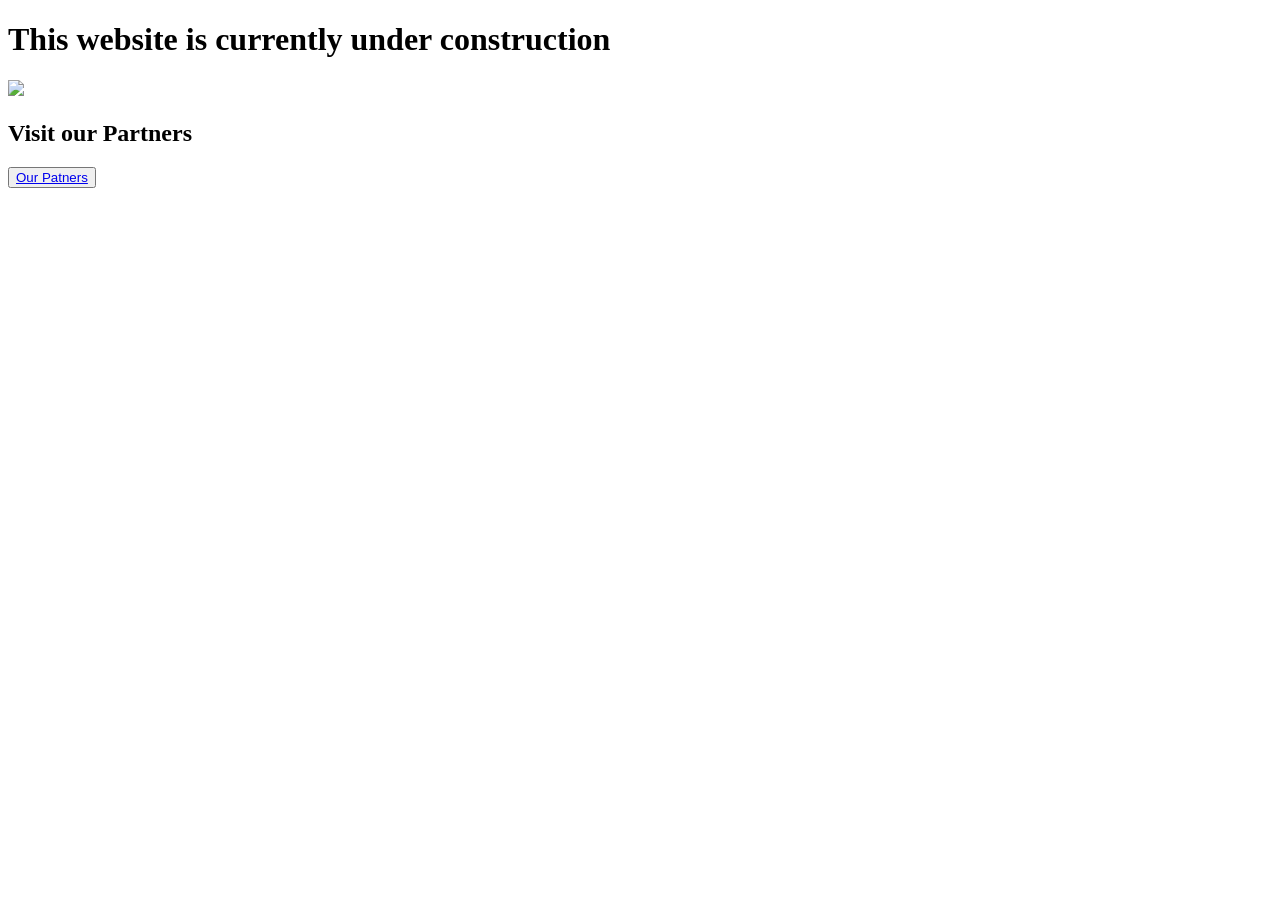
==== index.html @ 7aedb3f7 "Update index.html" ====
<!DOCTYPE html>
<html lang="en">
<head>
    <meta charset="UTF-8">
    <meta name="viewport" content="width=device-width, initial-scale=1.0">
    <title>Homepage</title>
    <link rel="styling" href="/CSS/index.css"> 
</head>
<body>
    <div class="desc">
        <h1>This website is currently under construction</h1>
        <img src="https://invoicefly.com/wp-content/uploads/2024/12/How-Much-Do-Construction-Workers-Make.jpg">
    </div>
    <div class="button">
        <h2>Visit our Partners</h2>
        <button><a href="/collabs.html">Our Patners</a></button>
    </div>
        
</body>
</html>
---- CSS/index.css ----
.desc {
    align-items: center;
}

.desc h1 {
    text-align: center;
    font-size: 12em;
}

.desc img {
    height: 75px;
    width: 50px
}

.button {
    size: 15em;
}

.button h2 {
    font-size: 20em;
}
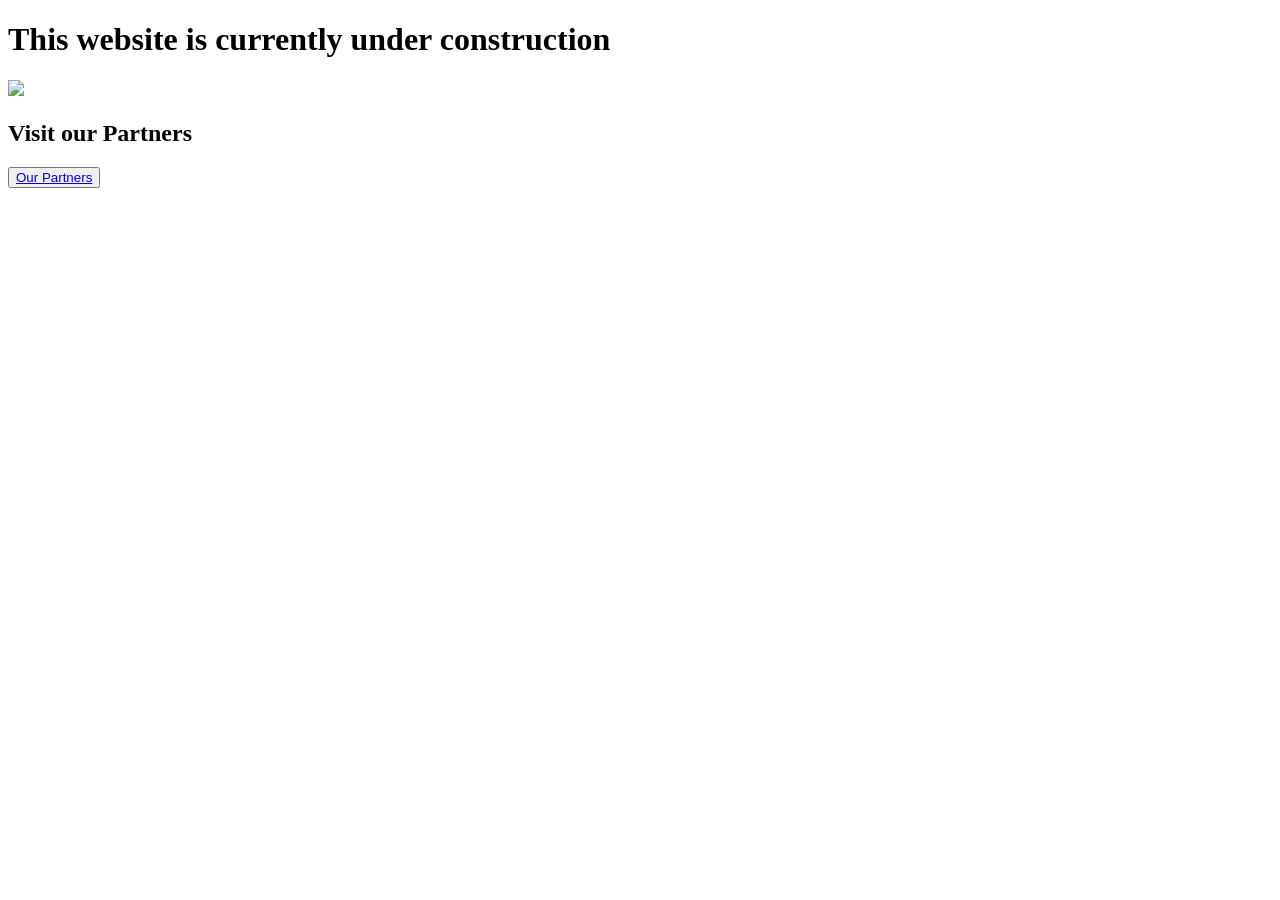
==== commit 2e4bd5e6: "Update index.html" ====
--- a/index.html
+++ b/index.html
@@ -13,7 +13,7 @@
     </div>
     <div class="button">
         <h2>Visit our Partners</h2>
-        <button><a href="/collabs.html">Our Patners</a></button>
+        <button><a href="/collabs.html">Our Partners</a></button>
     </div>
         
 </body>
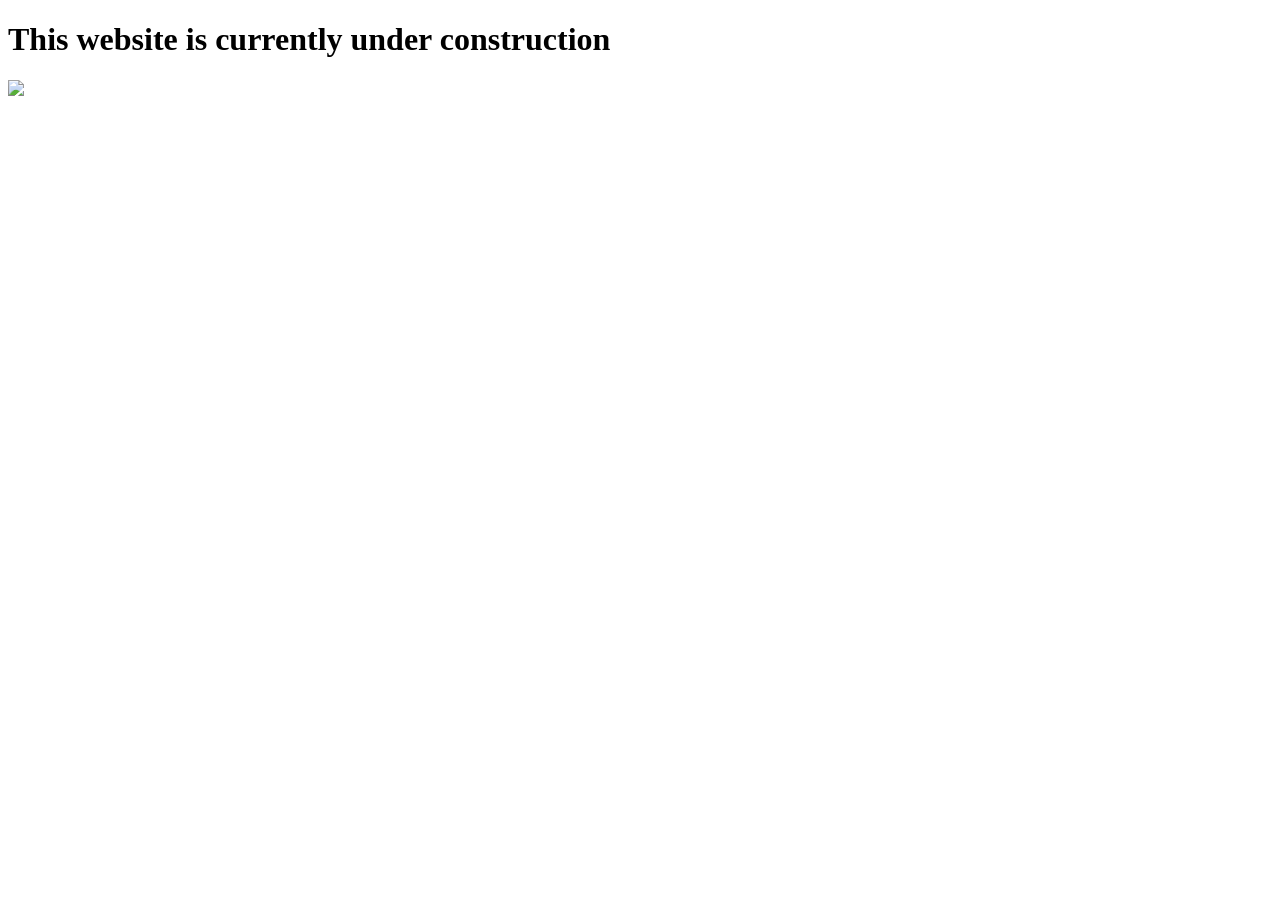
==== commit 8983ab60: "Update index.html" ====
--- a/index.html
+++ b/index.html
@@ -11,9 +11,6 @@
         <h1>This website is currently under construction</h1>
         <img src="https://invoicefly.com/wp-content/uploads/2024/12/How-Much-Do-Construction-Workers-Make.jpg">
     </div>
-    <div class="button">
-        <h2>Visit our Partners</h2>
-        <button><a href="/collabs.html">Our Partners</a></button>
     </div>
         
 </body>
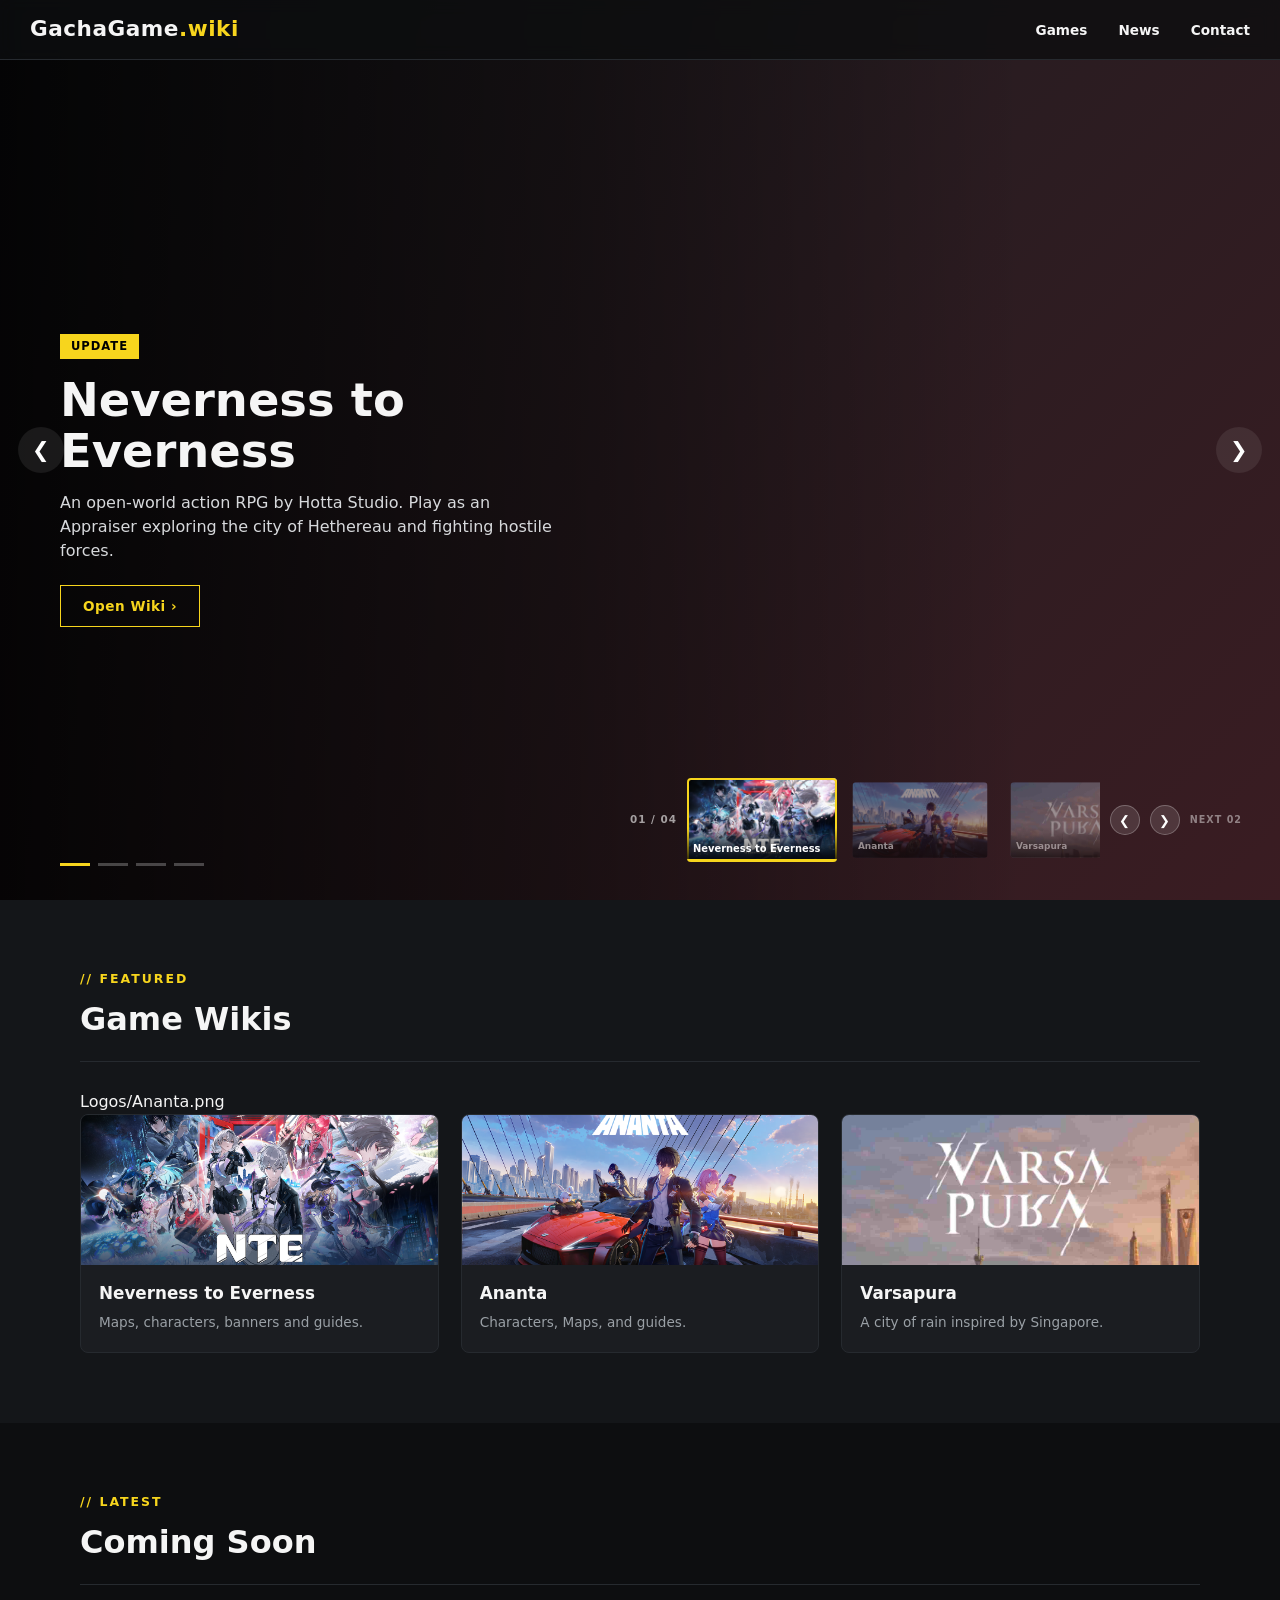
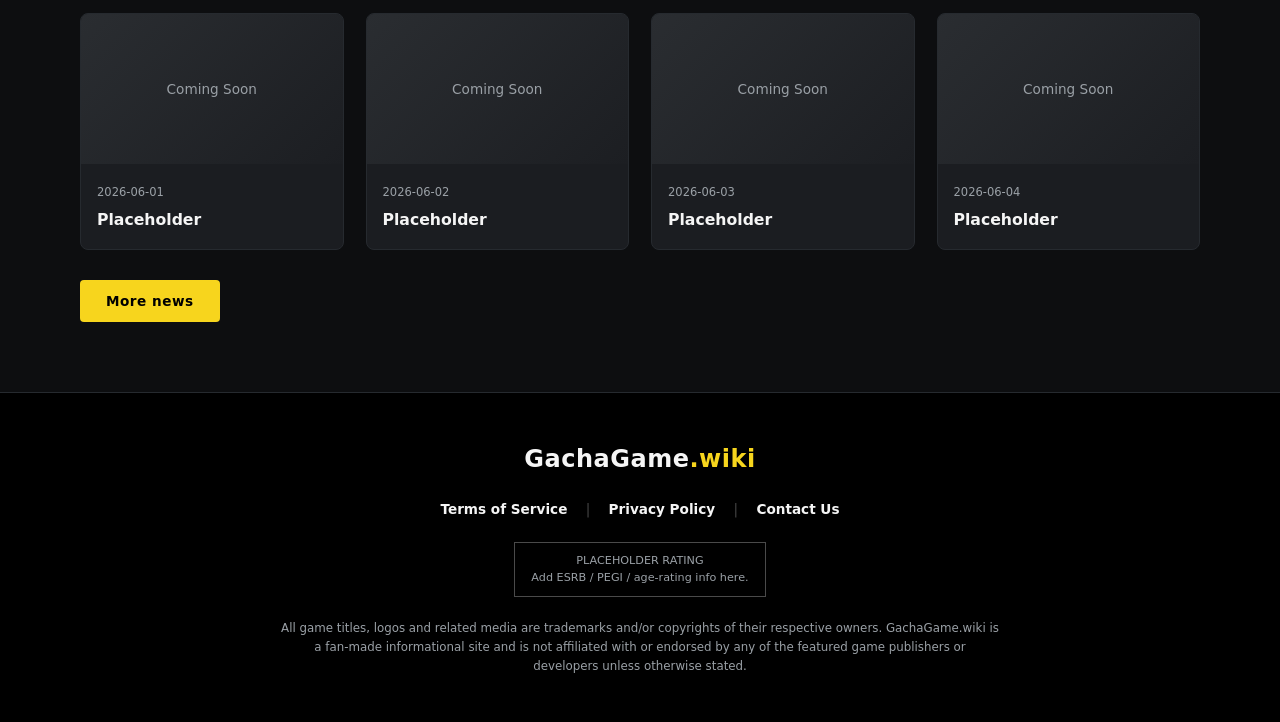
==== commit eb336178: "Add files via upload" ====
--- a/index.html
+++ b/index.html
@@ -1,17 +1,160 @@
-<!DOCTYPE html>
-<html lang="en">
-<head>
-    <meta charset="UTF-8">
-    <meta name="viewport" content="width=device-width, initial-scale=1.0">
-    <title>Homepage</title>
-    <link rel="styling" href="/CSS/index.css"> 
-</head>
-<body>
-    <div class="desc">
-        <h1>This website is currently under construction</h1>
-        <img src="https://invoicefly.com/wp-content/uploads/2024/12/How-Much-Do-Construction-Workers-Make.jpg">
-    </div>
-    </div>
-        
-</body>
-</html>
+<!DOCTYPE html>
+<html lang="en">
+<head>
+<meta charset="UTF-8">
+<meta name="viewport" content="width=device-width, initial-scale=1.0">
+<title>GachaGame.wiki</title>
+<link rel="stylesheet" href="CSS/index.css">
+</head>
+<body>
+
+<!-- ===================================================================
+     HEADER
+=================================================================== -->
+<header>
+  <a class="logo" href="/">GachaGame<span>.wiki</span></a>
+  <nav>
+    <a href="#featured">Games</a>
+    <a href="#news">News</a>
+    <a href="#footer">Contact</a>
+  </nav>
+</header>
+
+<!-- ===================================================================
+     CAROUSEL
+=================================================================== -->
+<section class="hero" id="hero">
+
+  <!-- Slides get injected here -->
+  <div class="slides" id="slides"></div>
+
+  <!-- Big left/right arrows for the hero -->
+  <button class="hero-arrow left"  id="heroPrev" aria-label="Previous">&#10094;</button>
+  <button class="hero-arrow right" id="heroNext" aria-label="Next">&#10095;</button>
+
+  <!-- Progress dots (bottom-left) -->
+  <div class="dots" id="dots"></div>
+
+  <div class="strip" id="strip">
+    <div class="strip-counter" id="stripCounter">01 / 01</div>
+    <div class="strip-viewport">
+      <div class="strip-track" id="stripTrack"></div>
+    </div>
+    <button class="strip-arrow up"   id="stripPrev" aria-label="Previous game">&#10094;</button>
+    <button class="strip-arrow down" id="stripNext" aria-label="Next game">&#10095;</button>
+    <div class="strip-next" id="stripNextLabel">NEXT</div>
+  </div>
+
+</section>
+
+<!-- ===================================================================
+     SECTION 2 — FEATURED WIKIS
+=================================================================== -->
+<section class="band" id="featured">
+  <div class="band-inner">
+    <div class="eyebrow">// Featured</div>
+    <h2 class="band-title">Game Wikis</h2>
+      Logos/Ananta.png
+    <div class="feature-grid">
+      <a class="feature-card" href="https://nte.gachagame.wiki">
+        <div class="feature-thumb" data-img="Logos/NTE.jpg">NtE</div>
+        <div class="feature-meta">
+          <h3>Neverness to Everness</h3>
+          <p>Maps, characters, banners and guides.</p>
+        </div>
+      </a>
+
+      <a class="feature-card" href="https://ananta.gachagame.wiki">
+        <div class="feature-thumb" data-img="Logos/Ananta.png">Ananta</div>
+        <div class="feature-meta">
+          <h3>Ananta</h3>
+          <p>Characters, Maps, and guides.</p>
+        </div>
+      </a>
+
+      <a class="feature-card" href="https://varsapura.gachagame.wiki">
+        <div class="feature-thumb" data-img="Logos/varsapura.jpg">Varsapura</div>
+        <div class="feature-meta">
+          <h3>Varsapura</h3>
+          <p>A city of rain inspired by Singapore.</p>
+        </div>
+      </a>
+    </div>
+  </div>
+</section>
+
+<!-- ===================================================================
+     SECTION 3 — NEWS 
+=================================================================== -->
+<section class="band alt" id="news">
+  <div class="band-inner">
+    <div class="eyebrow">// Latest</div>
+    <h2 class="band-title">Coming Soon</h2>
+      
+    <div class="news-grid">
+      <a class="news-card" href="#">
+          <div class="news-thumb" data-img="">Coming Soon</div>
+        <div class="news-info">
+          <span class="news-date">2026-06-01</span>
+          <h3>Placeholder</h3>
+        </div>
+      </a>
+      <a class="news-card" href="#">
+        <div class="news-thumb" data-img="">Coming Soon</div>
+        <div class="news-info">
+          <span class="news-date">2026-06-02</span>
+          <h3>Placeholder</h3>
+        </div>
+      </a>
+      <a class="news-card" href="#">
+          <div class="news-thumb">Coming Soon</div>
+        <div class="news-info">
+          <span class="news-date">2026-06-03</span>
+          <h3>Placeholder</h3>
+        </div>
+      </a>
+      <a class="news-card" href="#">
+          <div class="news-thumb">Coming Soon</div>
+        <div class="news-info">
+          <span class="news-date">2026-06-04</span>
+          <h3>Placeholder</h3>
+        </div>
+      </a>
+    </div>
+
+    <a class="more-btn" href="#">More news</a>
+  </div>
+</section>
+
+<!-- ===================================================================
+     FOOTER  legal / IP / contact
+=================================================================== -->
+<footer id="footer">
+    <a class="logo" href="/">GachaGame<span>.wiki</span></a>
+
+    <nav class="footer-links">
+        <a href="#">Terms of Service</a>
+        <span class="sep">|</span>
+        <a href="#">Privacy Policy</a>
+        <span class="sep">|</span>
+        <a href="#">Contact Us</a>
+    </nav>
+
+    <!-- age-rating block or extras -->
+    <div class="rating-box">
+        PLACEHOLDER RATING<br>
+        Add ESRB / PEGI / age-rating info here.
+    </div>
+
+    <p class="legal">
+        All game titles, logos and related media are trademarks and/or copyrights of their
+        respective owners. GachaGame.wiki is a fan-made informational site and is not affiliated
+        with or endorsed by any of the featured game publishers or developers unless otherwise stated.
+    </p>
+
+    <!-- <p class="copyright">&copy; 2026 GachaGame.wiki. All rights reserved.</p>-->
+</footer>
+
+<script src="JavaScript/index.js"></script>
+</body>
+</html>
--- a/CSS/index.css
+++ b/CSS/index.css
@@ -1,21 +1,252 @@
-.desc {
-    align-items: center;
-}
-
-.desc h1 {
-    text-align: center;
-    font-size: 12em;
-}
-
-.desc img {
-    height: 75px;
-    width: 50px
-}
-
-.button {
-    size: 15em;
-}
-
-.button h2 {
-    font-size: 20em;
-}+/* ===================================================================
+   GachaGame.wiki — index.css
+=================================================================== */
+:root{
+  --bg:#0d0e10;
+  --bg2:#141619;
+  --accent:#f7d51d;
+  --text:#f5f5f5;
+  --muted:#9aa0a6;
+  --border:#262a2f;
+  --header-h:60px;
+}
+
+*{margin:0;padding:0;box-sizing:border-box;}
+html{scroll-behavior:smooth;}
+body{
+  font-family:'Segoe UI',system-ui,Arial,sans-serif;
+  background:var(--bg);
+  color:var(--text);
+  line-height:1.5;
+}
+a{color:inherit;text-decoration:none;}
+img{display:block;max-width:100%;}
+
+/* ===================== HEADER ===================== */
+header{
+  position:fixed;top:0;left:0;right:0;height:var(--header-h);
+  display:flex;align-items:center;justify-content:space-between;
+  padding:0 30px;
+  background:rgba(13,14,16,.8);
+  backdrop-filter:blur(8px);
+  border-bottom:1px solid var(--border);
+  z-index:100;
+}
+.logo{font-weight:800;font-size:1.35rem;letter-spacing:.5px;}
+.logo span{color:var(--accent);}
+header nav a{margin-left:26px;font-size:.85rem;font-weight:600;color:var(--text);transition:color .2s;}
+header nav a:hover{color:var(--accent);}
+
+/* ===================== HERO ===================== */
+.hero{
+  position:relative;
+  width:100%;
+  height:100vh;
+  min-height:560px;
+  overflow:hidden;
+}
+.slides{position:absolute;inset:0;}
+
+.slide{
+  position:absolute;inset:0;
+  display:flex;align-items:center;
+  opacity:0;visibility:hidden;
+  transition:opacity .7s ease;
+}
+.slide.active{opacity:1;visibility:visible;}
+
+/* Background layer (image / video / gradient) set inline by JS */
+.slide-bg{
+  position:absolute;inset:0;z-index:0;
+  background:linear-gradient(135deg,#1a1c20,#3a1c22);
+  background-size:cover;background-position:center;
+}
+.slide-bg video{position:absolute;inset:0;width:100%;height:100%;object-fit:cover;}
+/* Readability gradient over the art */
+.slide-bg::after{
+  content:'';position:absolute;inset:0;
+  background:linear-gradient(90deg,rgba(0,0,0,.85) 0%,rgba(0,0,0,.45) 45%,rgba(0,0,0,0) 80%);
+}
+.slide-content{
+  position:relative;z-index:2;
+  max-width:620px;
+  padding:0 60px;
+  margin-top:var(--header-h);
+}
+.slide-tag{
+  display:inline-block;
+  background:var(--accent);color:#000;
+  font-size:.72rem;font-weight:700;letter-spacing:1px;text-transform:uppercase;
+  padding:4px 11px;margin-bottom:16px;
+}
+.slide-content h1{font-size:2.9rem;font-weight:800;line-height:1.1;margin-bottom:14px;}
+.slide-content p{color:#d7d9dc;font-size:1rem;max-width:540px;}
+.slide-content .visit{
+  display:inline-block;margin-top:22px;
+  border:1px solid var(--accent);color:var(--accent);
+  font-weight:700;font-size:.85rem;letter-spacing:.5px;
+  padding:10px 22px;transition:background .2s,color .2s;
+}
+.slide-content .visit:hover{background:var(--accent);color:#000;}
+
+/* arrows */
+.hero-arrow{
+  position:absolute;top:50%;transform:translateY(-50%);
+  width:46px;height:46px;border:none;border-radius:50%;
+  background:rgba(255,255,255,.08);color:#fff;
+  font-size:1.3rem;cursor:pointer;z-index:20;
+  display:flex;align-items:center;justify-content:center;
+  transition:background .2s,color .2s;
+}
+.hero-arrow:hover{background:var(--accent);color:#000;}
+.hero-arrow.left{left:18px;}
+.hero-arrow.right{right:18px;}
+
+/* Progress dots */
+.dots{position:absolute;left:60px;bottom:34px;display:flex;gap:8px;z-index:20;}
+.dot{width:30px;height:3px;background:rgba(255,255,255,.25);cursor:pointer;transition:background .2s;}
+.dot.active{background:var(--accent);}
+
+/* ===================== BOTTOM-RIGHT FILMSTRIP ===================== */
+.strip{
+  position:absolute;
+  right:24px;bottom:28px;
+  z-index:30;
+  display:flex;align-items:center;gap:10px;
+  padding:10px 14px;
+  max-width:min(640px,70vw);
+}
+.strip-counter{
+  font-size:.65rem;font-weight:700;letter-spacing:1px;
+  color:rgba(255,255,255,.6);
+  white-space:nowrap;
+}
+.strip-next{
+  font-size:.6rem;font-weight:700;letter-spacing:1px;
+  color:rgba(255,255,255,.45);
+  white-space:nowrap;
+}
+.strip-viewport{overflow:hidden;max-width:430px;}
+.strip-track{
+  display:flex;gap:8px;
+  transition:transform .4s cubic-bezier(.4,0,.2,1);
+  will-change:transform;
+}
+
+/* A tile = a game logo, links to its subdomain */
+.strip-tile{
+  flex:0 0 auto;
+  position:relative;
+  width:150px;height:84px;            /* 16:9 */
+  overflow:hidden;border-radius:4px;
+  opacity:.5;
+  transform:scale(.9);
+  outline:2px solid transparent;outline-offset:-2px;
+  transition:opacity .3s,transform .3s,outline-color .3s;
+}
+.strip-tile img{width:100%;height:100%;object-fit:cover;}
+/* Fallback look when a logo image is missing */
+.strip-tile .ph{
+  width:100%;height:100%;
+  display:flex;align-items:center;justify-content:center;
+  background:linear-gradient(135deg,#2a2d31,#1c1e22);
+  color:var(--muted);font-size:.75rem;font-weight:700;text-align:center;padding:6px;
+}
+.strip-tile .label{
+  position:absolute;left:0;right:0;bottom:0;
+  background:linear-gradient(to top,rgba(0,0,0,.85),transparent);
+  color:#fff;font-size:.62rem;font-weight:700;
+  padding:14px 6px 5px;white-space:nowrap;overflow:hidden;text-overflow:ellipsis;
+}
+.strip-tile .bar{
+  position:absolute;left:0;right:0;bottom:0;height:3px;background:var(--accent);
+  transform:scaleX(0);transform-origin:left;transition:transform .4s ease;
+}
+.strip-tile.active{opacity:1;transform:scale(1);outline-color:var(--accent);}
+.strip-tile.active .bar{transform:scaleX(1);}
+
+.strip-arrow{
+  flex:0 0 auto;
+  width:30px;height:30px;border-radius:50%;
+  border:1px solid rgba(255,255,255,.25);
+  background:rgba(255,255,255,.12);color:#fff;
+  font-size:.8rem;cursor:pointer;
+  display:flex;align-items:center;justify-content:center;
+  transition:background .2s,color .2s,border-color .2s;
+}
+.strip-arrow:hover{background:var(--accent);border-color:var(--accent);color:#000;}
+
+/* ===================== FULL-WIDTH BANDS (sections 2 & 3) ===================== */
+.band{width:100%;padding:70px 0;background:var(--bg2);}
+.band.alt{background:var(--bg);}
+.band-inner{max-width:1200px;margin:0 auto;padding:0 40px;}
+.eyebrow{color:var(--accent);font-size:.78rem;font-weight:700;letter-spacing:2px;text-transform:uppercase;margin-bottom:6px;}
+.band-title{font-size:2rem;font-weight:800;padding-bottom:18px;margin-bottom:28px;border-bottom:1px solid var(--border);}
+
+/* Featured wikis grid */
+.feature-grid{display:grid;grid-template-columns:repeat(auto-fit,minmax(280px,1fr));gap:22px;}
+.feature-card{
+  background:#1b1d21;border:1px solid var(--border);border-radius:8px;overflow:hidden;
+  transition:transform .2s,border-color .2s;
+}
+.feature-card:hover{transform:translateY(-4px);border-color:var(--accent);}
+.feature-thumb{
+  height:150px;
+  display:flex;align-items:center;justify-content:center;
+  background:linear-gradient(135deg,#2a2d31,#1c1e22);
+  background-size:cover;background-position:center;
+  color:var(--muted);font-weight:700;
+}
+.feature-meta{padding:16px 18px 20px;}
+.feature-meta h3{font-size:1.05rem;margin-bottom:6px;}
+.feature-meta p{color:var(--muted);font-size:.85rem;}
+
+/* News grid */
+.news-grid{display:grid;grid-template-columns:repeat(auto-fit,minmax(250px,1fr));gap:22px;}
+.news-card{
+  background:#1b1d21;border:1px solid var(--border);border-radius:8px;overflow:hidden;
+  transition:transform .2s,border-color .2s;
+}
+.news-card:hover{transform:translateY(-4px);border-color:var(--accent);}
+.news-thumb{
+  height:150px;display:flex;align-items:center;justify-content:center;
+  background:linear-gradient(135deg,#2a2d31,#1c1e22);
+  color:var(--muted);font-size:.85rem;
+}
+.news-info{padding:15px 16px 18px;}
+.news-date{color:var(--muted);font-size:.72rem;}
+.news-info h3{font-size:.98rem;margin-top:6px;line-height:1.4;}
+
+.more-btn{
+  display:inline-block;margin-top:30px;
+  background:var(--accent);color:#000;font-weight:700;font-size:.85rem;letter-spacing:.5px;
+  padding:11px 26px;border-radius:4px;transition:opacity .2s;
+}
+.more-btn:hover{opacity:.85;}
+
+/* ===================== FOOTER ===================== */
+footer{background:#000;border-top:1px solid var(--border);text-align:center;padding:48px 30px 32px;}
+footer .logo{font-size:1.5rem;display:inline-block;margin-bottom:22px;}
+.footer-links{margin-bottom:22px;font-size:.85rem;}
+.footer-links a{font-weight:600;transition:color .2s;}
+.footer-links a:hover{color:var(--accent);}
+.footer-links .sep{color:#444;margin:0 14px;}
+.rating-box{
+  display:inline-block;border:1px solid #4a4a4a;color:var(--muted);
+  font-size:.7rem;line-height:1.5;padding:10px 16px;margin-bottom:22px;
+}
+.legal{max-width:720px;margin:0 auto 14px;color:var(--muted);font-size:.74rem;line-height:1.6;}
+.copyright{color:#555;font-size:.72rem;}
+
+/* ===================== RESPONSIVE ===================== */
+@media(max-width:760px){
+  .slide-content{padding:0 24px;}
+  .slide-content h1{font-size:1.9rem;}
+  .strip{right:12px;bottom:16px;gap:6px;padding:6px;}
+  .strip-viewport{max-width:200px;}
+  .strip-tile{width:110px;height:62px;}
+  .strip-next{display:none;}
+  .dots{left:24px;bottom:90px;}
+  .band{padding:50px 0;}
+  .band-inner{padding:0 22px;}
+}
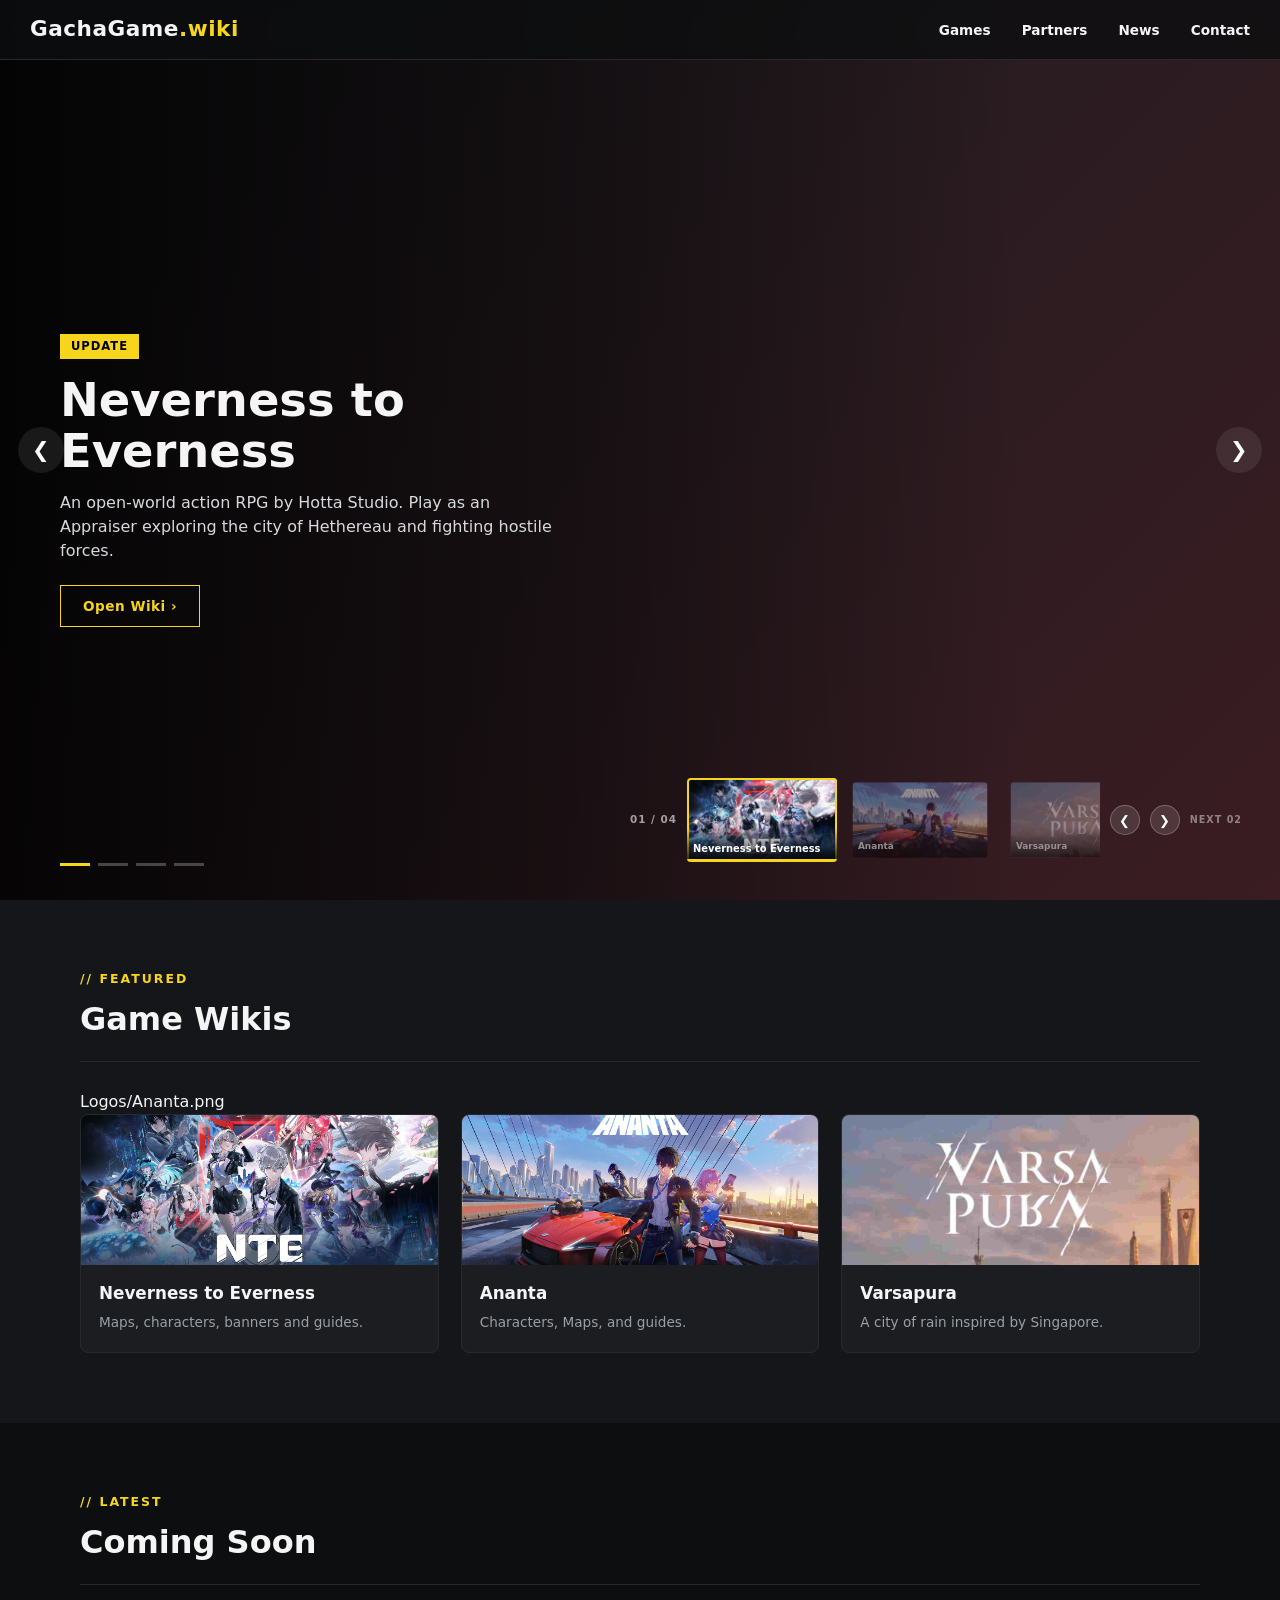
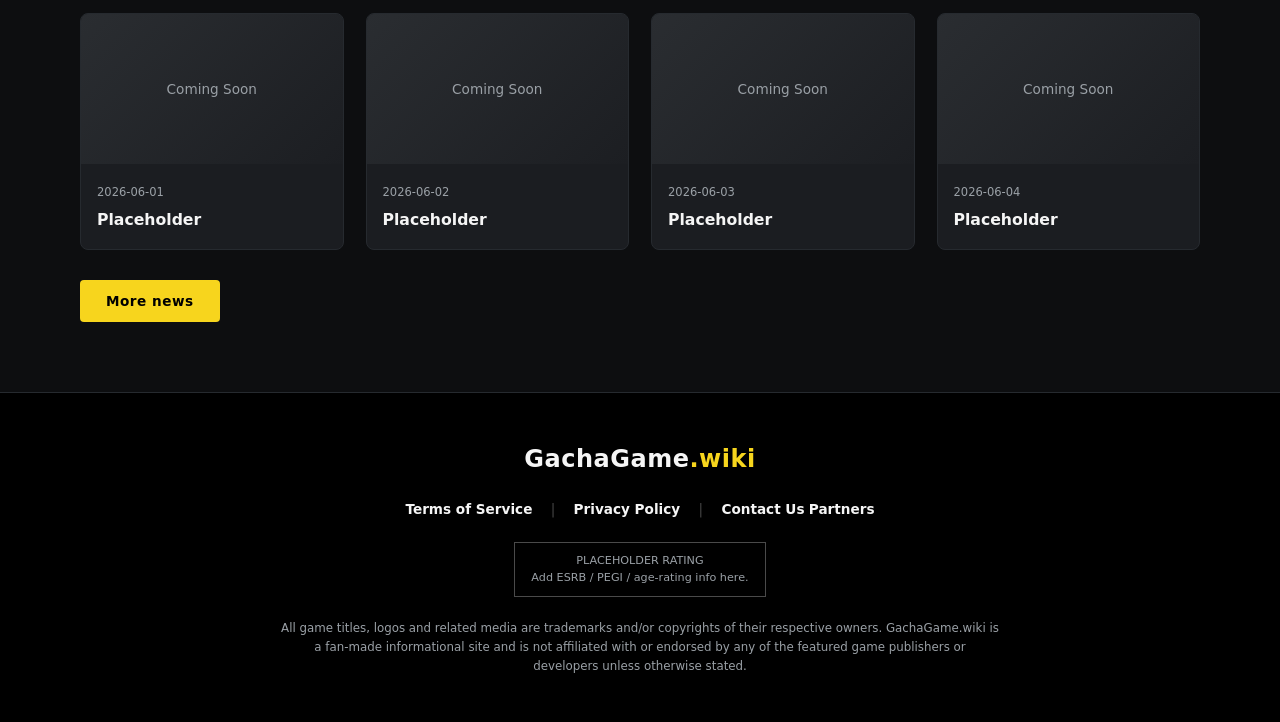
==== commit f687c61a: "Update index.html" ====
--- a/index.html
+++ b/index.html
@@ -15,6 +15,7 @@
   <a class="logo" href="/">GachaGame<span>.wiki</span></a>
   <nav>
     <a href="#featured">Games</a>
+    <a href="#partners">Partners</a>
     <a href="#news">News</a>
     <a href="#footer">Contact</a>
   </nav>
@@ -138,6 +139,7 @@
         <a href="#">Privacy Policy</a>
         <span class="sep">|</span>
         <a href="#">Contact Us</a>
+        <a href="#">Partners</a>
     </nav>
 
     <!-- age-rating block or extras -->
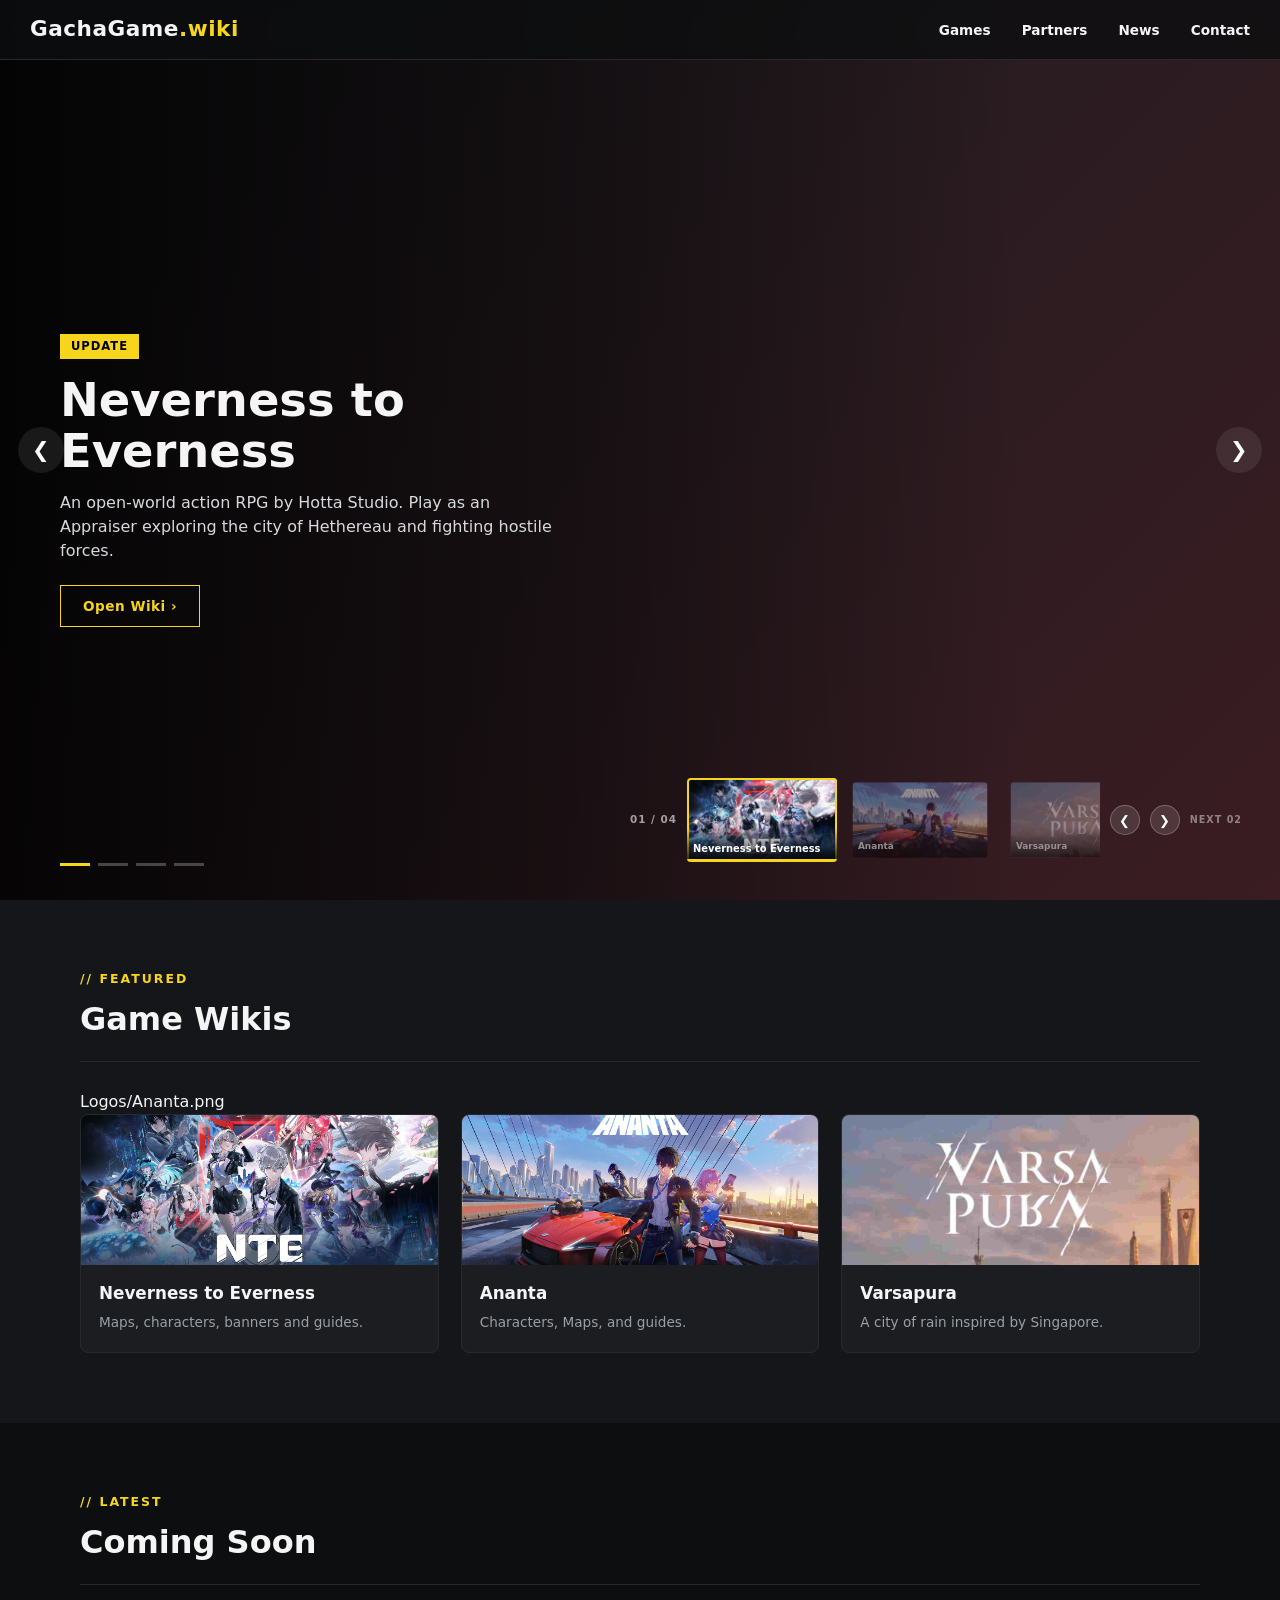
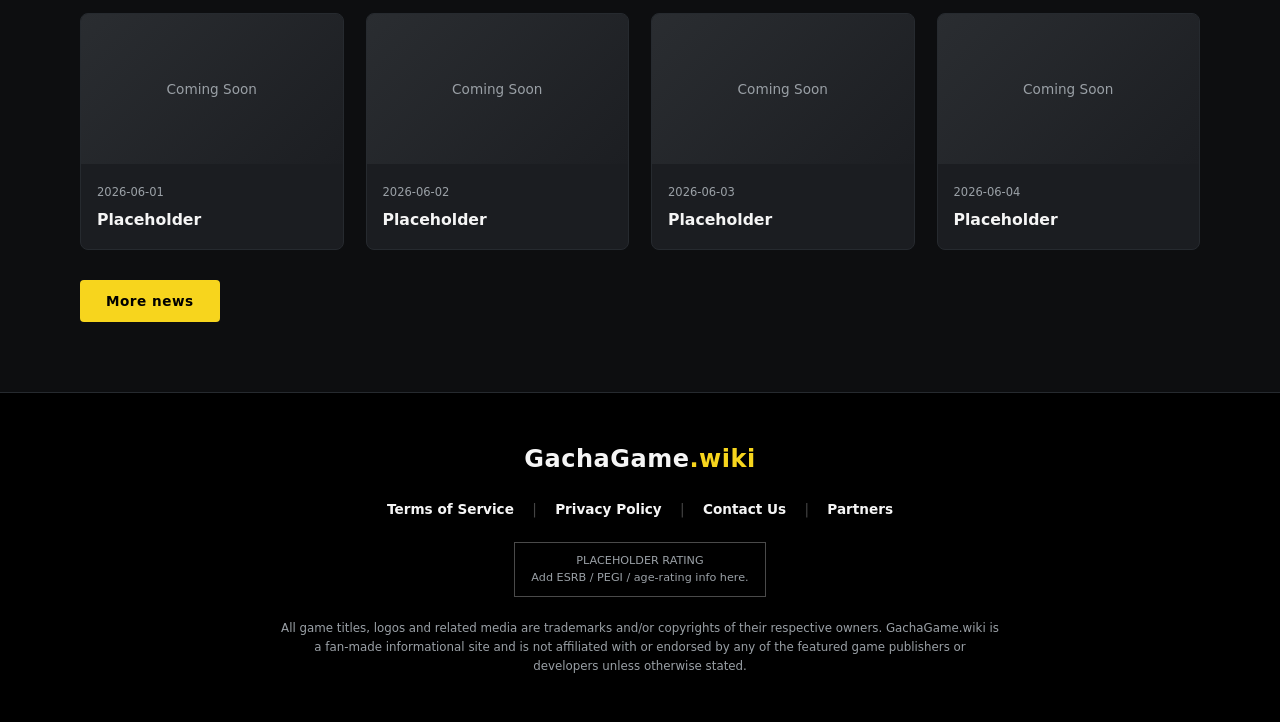
==== commit 6172ee39: "Update index.html" ====
--- a/index.html
+++ b/index.html
@@ -139,6 +139,7 @@
         <a href="#">Privacy Policy</a>
         <span class="sep">|</span>
         <a href="#">Contact Us</a>
+        <span class="sep">|</span>
         <a href="#">Partners</a>
     </nav>
 
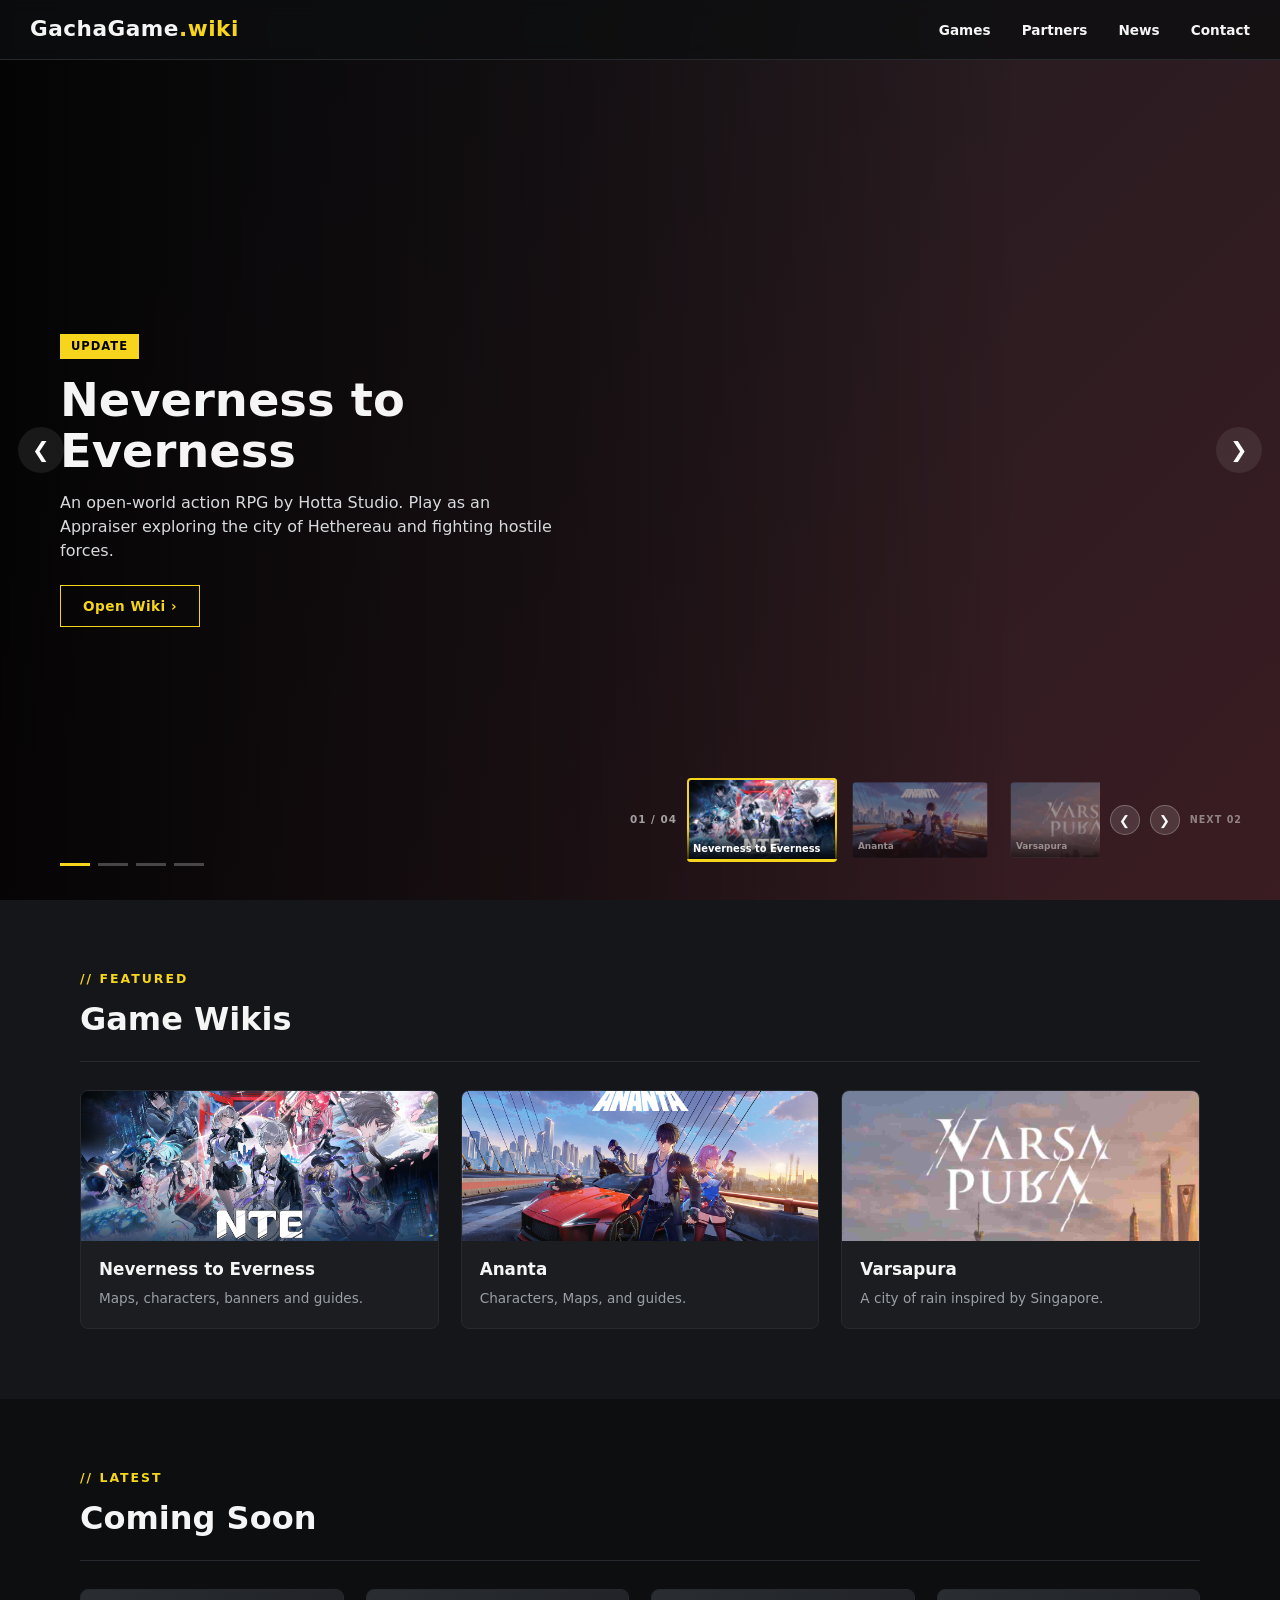
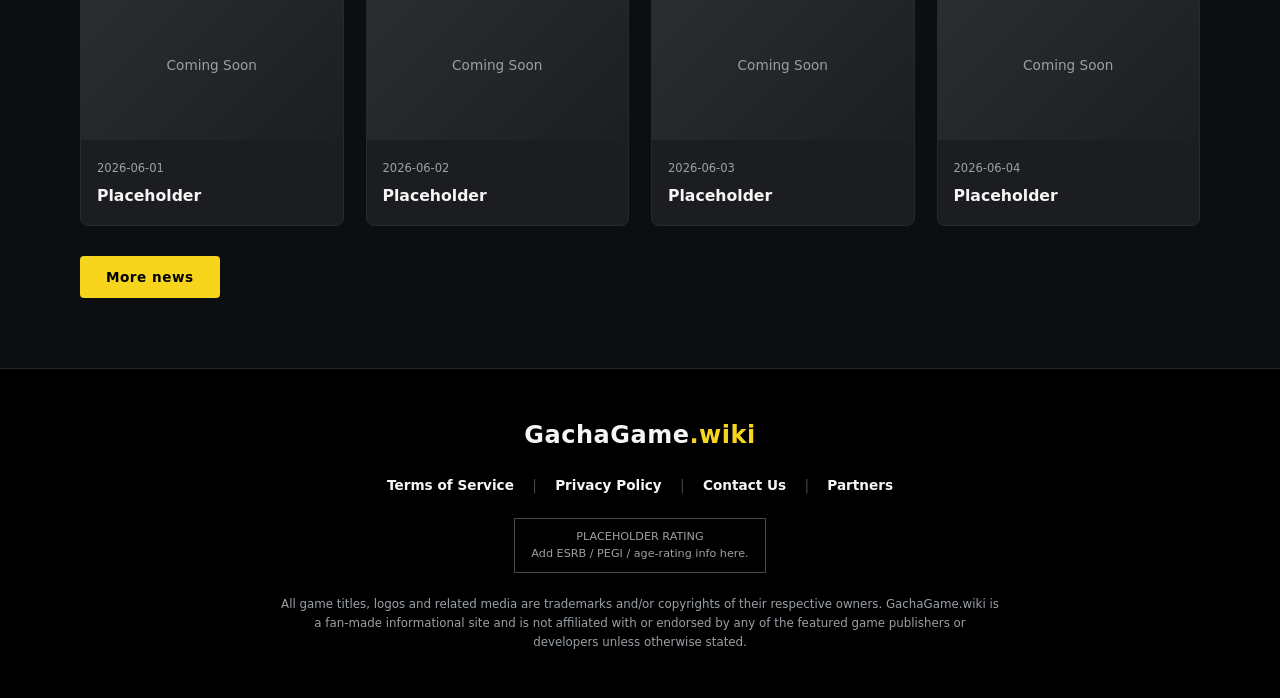
==== commit 1574975f: "Update index.html" ====
--- a/index.html
+++ b/index.html
@@ -55,7 +55,6 @@
   <div class="band-inner">
     <div class="eyebrow">// Featured</div>
     <h2 class="band-title">Game Wikis</h2>
-      Logos/Ananta.png
     <div class="feature-grid">
       <a class="feature-card" href="https://nte.gachagame.wiki">
         <div class="feature-thumb" data-img="Logos/NTE.jpg">NtE</div>
